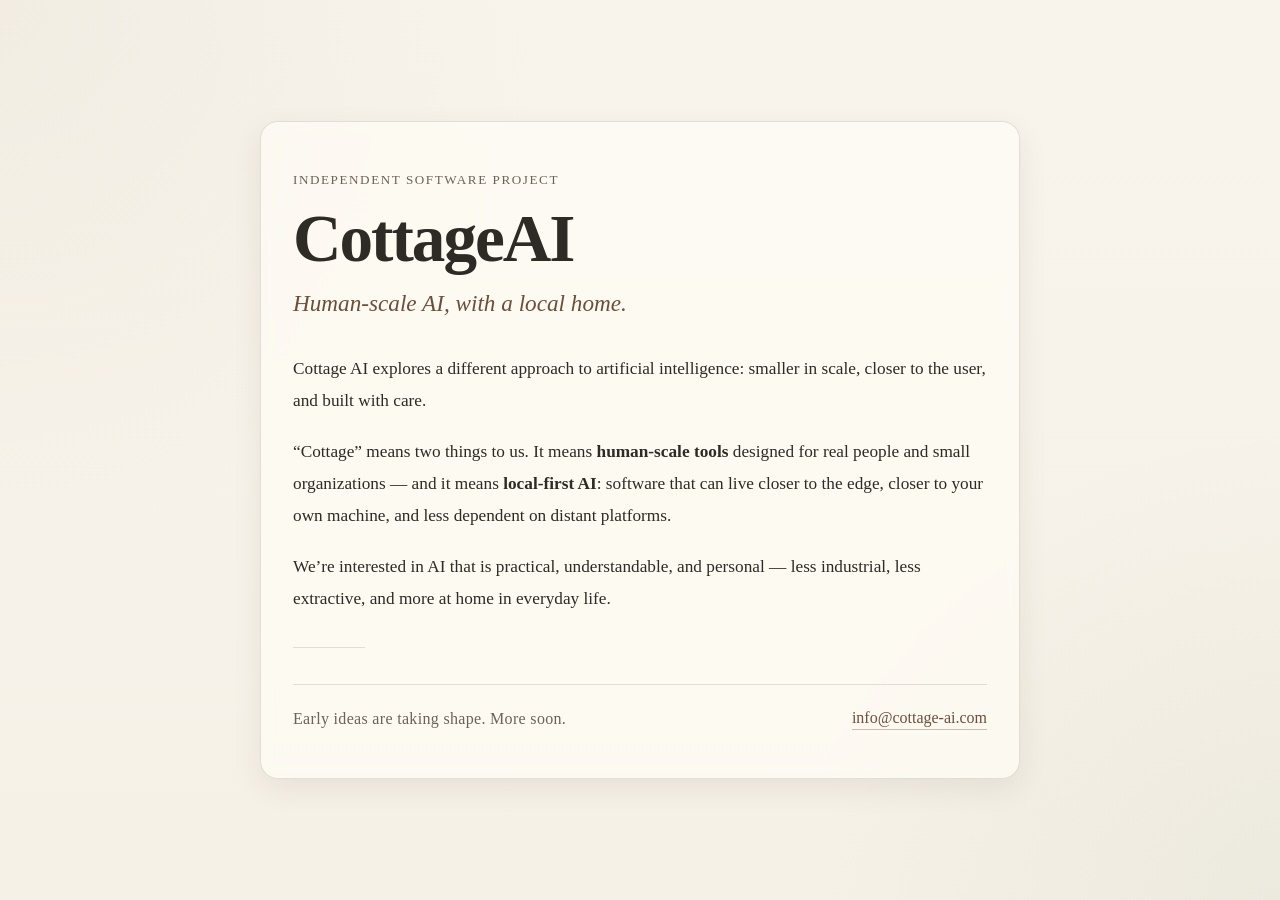
==== index.html @ 61c67494 "first commit" ====
<!DOCTYPE html>
<html lang="en">
<head>
  <meta charset="UTF-8" />
  <meta name="viewport" content="width=device-width, initial-scale=1.0" />
  <title>Cottage AI</title>

  <meta
    name="description"
    content="Cottage AI explores human-scale, local-first AI tools built with care."
  />

  <link rel="stylesheet" href="styles.css" />
</head>
<body>
  <main class="card">
    <div class="eyebrow">Independent software project</div>

    <h1>CottageAI</h1>

    <p class="tagline">
      Human-scale AI, with a local home.
    </p>

    <p>
      Cottage AI explores a different approach to artificial intelligence:
      smaller in scale, closer to the user, and built with care.
    </p>

    <p>
      “Cottage” means two things to us. It means <strong>human-scale tools</strong>
      designed for real people and small organizations — and it means
      <strong>local-first AI</strong>: software that can live closer to the edge,
      closer to your own machine, and less dependent on distant platforms.
    </p>

    <p>
      We’re interested in AI that is practical, understandable, and personal —
      less industrial, less extractive, and more at home in everyday life.
    </p>

    <div class="divider"></div>

    <div class="footer">
      <div class="coming-soon">Early ideas are taking shape. More soon.</div>
      <a class="contact" href="mailto:hello@cottage-ai.com">info@cottage-ai.com</a>
    </div>
  </main>
</body>
</html>
---- styles.css ----
:root {
  --bg: #f6f1e7;
  --paper: rgba(255, 252, 246, 0.72);
  --text: #2e2a25;
  --muted: #6c6257;
  --accent: #6b4f3a;
  --line: rgba(80, 65, 50, 0.15);
  --shadow: 0 10px 30px rgba(50, 40, 30, 0.08);
  --radius: 18px;
  --max-width: 760px;
}

* {
  box-sizing: border-box;
}

html {
  scroll-behavior: smooth;
}

body {
  margin: 0;
  min-height: 100vh;
  font-family: Georgia, "Times New Roman", serif;
  color: var(--text);
  background:
    radial-gradient(circle at top left, rgba(173, 150, 122, 0.08), transparent 35%),
    radial-gradient(circle at bottom right, rgba(120, 140, 110, 0.08), transparent 30%),
    linear-gradient(180deg, #f8f4ec 0%, var(--bg) 100%);
  display: flex;
  align-items: center;
  justify-content: center;
  padding: 2rem 1.25rem;
}

.card {
  width: 100%;
  max-width: var(--max-width);
  background: var(--paper);
  backdrop-filter: blur(6px);
  border: 1px solid var(--line);
  border-radius: var(--radius);
  box-shadow: var(--shadow);
  padding: 3rem 2rem;
}

.eyebrow {
  display: inline-block;
  font-size: 0.82rem;
  letter-spacing: 0.12em;
  text-transform: uppercase;
  color: var(--muted);
  margin-bottom: 1rem;
}

h1 {
  margin: 0 0 0.75rem;
  font-size: clamp(2.5rem, 7vw, 4.2rem);
  line-height: 1.04;
  letter-spacing: -0.03em;
  font-weight: 600;
}

.tagline {
  margin: 0 0 2rem;
  font-size: clamp(1.15rem, 2.5vw, 1.45rem);
  line-height: 1.5;
  color: var(--accent);
  font-style: italic;
  max-width: 32rem;
}

p {
  font-size: 1.08rem;
  line-height: 1.85;
  margin: 0 0 1.2rem;
}

.muted {
  color: var(--muted);
}

.divider {
  width: 72px;
  height: 1px;
  background: var(--line);
  margin: 2rem 0;
}

.footer {
  margin-top: 2.2rem;
  padding-top: 1.5rem;
  border-top: 1px solid var(--line);
  display: flex;
  flex-wrap: wrap;
  gap: 0.8rem 1.4rem;
  align-items: center;
  justify-content: space-between;
}

.coming-soon {
  font-size: 1rem;
  color: var(--muted);
  letter-spacing: 0.02em;
}

.contact {
  color: var(--accent);
  text-decoration: none;
  border-bottom: 1px solid rgba(107, 79, 58, 0.35);
  padding-bottom: 2px;
  transition: opacity 0.2s ease, border-color 0.2s ease;
}

.contact:hover {
  opacity: 0.8;
  border-color: rgba(107, 79, 58, 0.7);
}

@media (max-width: 640px) {
  .card {
    padding: 2.2rem 1.35rem;
  }

  .footer {
    flex-direction: column;
    align-items: flex-start;
  }

  p {
    font-size: 1rem;
    line-height: 1.8;
  }
}
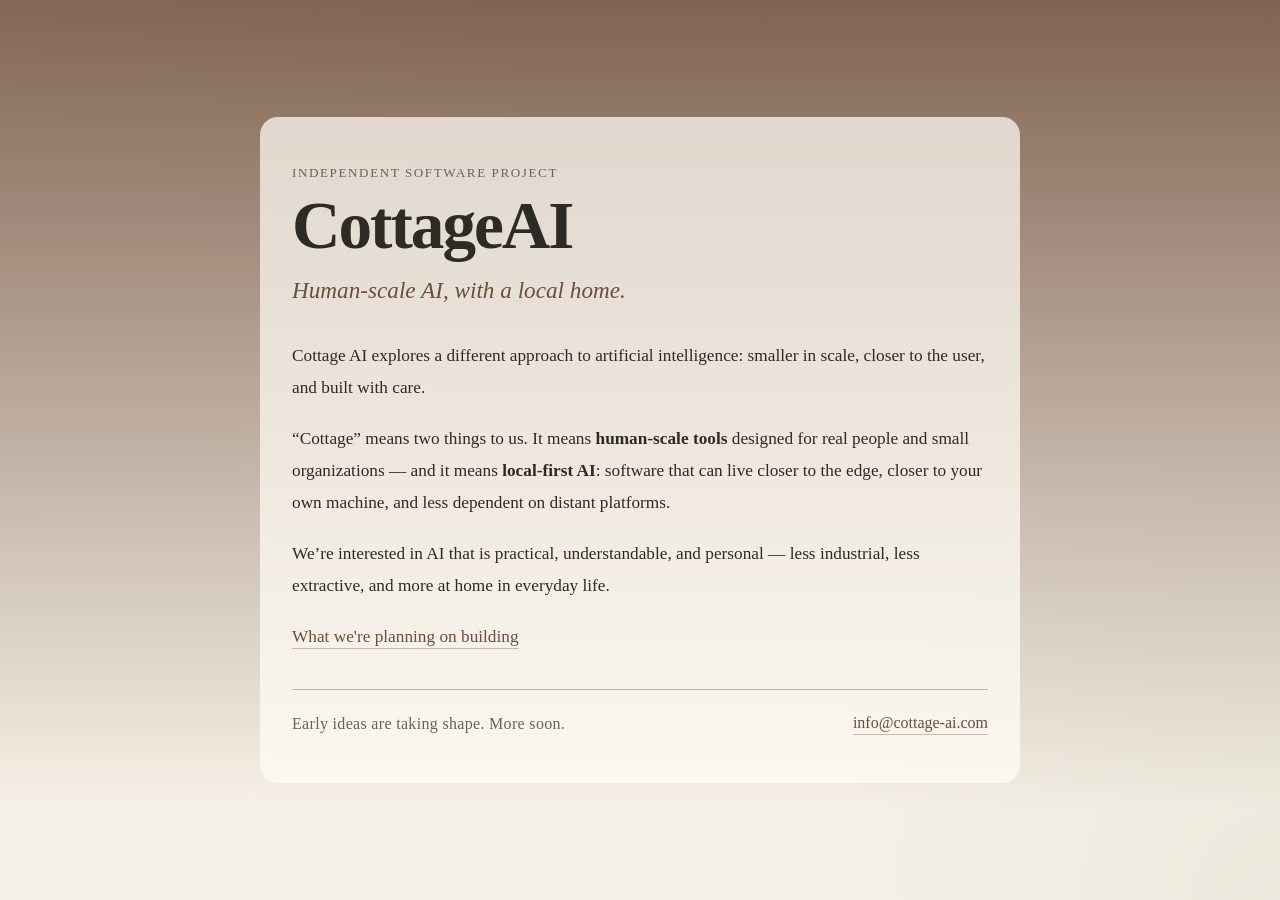
==== commit 33f3922d: "Added assistant page" ====
--- a/index.html
+++ b/index.html
@@ -12,9 +12,12 @@
 
   <link rel="stylesheet" href="styles.css" />
 </head>
+
 <body>
   <main class="card">
-    <div class="eyebrow">Independent software project</div>
+    <div class="header">
+      <div class="eyebrow">Independent software project</div>
+    </div>
 
     <h1>CottageAI</h1>
 
@@ -39,7 +42,10 @@
       less industrial, less extractive, and more at home in everyday life.
     </p>
 
-    <div class="divider"></div>
+    <p>
+      <a class="contact" href="assistant.html">What we're planning on building</a>
+    </p>
+
 
     <div class="footer">
       <div class="coming-soon">Early ideas are taking shape. More soon.</div>
--- a/styles.css
+++ b/styles.css
@@ -4,7 +4,7 @@
   --text: #2e2a25;
   --muted: #6c6257;
   --accent: #6b4f3a;
-  --line: rgba(80, 65, 50, 0.15);
+  --line: solid rgb(184, 180, 180)
   --shadow: 0 10px 30px rgba(50, 40, 30, 0.08);
   --radius: 18px;
   --max-width: 760px;
@@ -26,7 +26,7 @@
   background:
     radial-gradient(circle at top left, rgba(173, 150, 122, 0.08), transparent 35%),
     radial-gradient(circle at bottom right, rgba(120, 140, 110, 0.08), transparent 30%),
-    linear-gradient(180deg, #f8f4ec 0%, var(--bg) 100%);
+    linear-gradient(180deg, #806352 0%, var(--bg) 90%);
   display: flex;
   align-items: center;
   justify-content: center;
@@ -44,13 +44,19 @@
   padding: 3rem 2rem;
 }
 
+.header {
+  display: flex;
+  align-items: center;
+  justify-content: space-between;
+  margin-bottom: 10px;
+}
+
 .eyebrow {
   display: inline-block;
   font-size: 0.82rem;
   letter-spacing: 0.12em;
   text-transform: uppercase;
   color: var(--muted);
-  margin-bottom: 1rem;
 }
 
 h1 {
@@ -59,6 +65,11 @@
   line-height: 1.04;
   letter-spacing: -0.03em;
   font-weight: 600;
+}
+
+h2 {
+  margin-top: 5px;
+  margin-bottom: 5px;
 }
 
 .tagline {
@@ -76,6 +87,12 @@
   margin: 0 0 1.2rem;
 }
 
+.tighter {
+  font-size: 1.08rem;
+  line-height: 1.2;
+  margin: 0 0 1.2rem;
+}
+
 .muted {
   color: var(--muted);
 }
@@ -90,7 +107,7 @@
 .footer {
   margin-top: 2.2rem;
   padding-top: 1.5rem;
-  border-top: 1px solid var(--line);
+  border-top: 1px solid rgb(184, 180, 180);
   display: flex;
   flex-wrap: wrap;
   gap: 0.8rem 1.4rem;
@@ -117,6 +134,24 @@
   border-color: rgba(107, 79, 58, 0.7);
 }
 
+.grid.two-up {
+  display: grid;
+  grid-template-columns: repeat(2, minmax(0, 1fr));
+  gap: 1.5rem;
+  margin-bottom: 30px;
+}
+
+section {
+  margin-top: 30px;
+  margin-bottom: 40px;
+}
+
+section.border {
+  border-top: 1px solid rgb(184, 180, 180);
+  margin-top: 30px;
+  margin-bottom: 40px;
+}
+
 @media (max-width: 640px) {
   .card {
     padding: 2.2rem 1.35rem;
